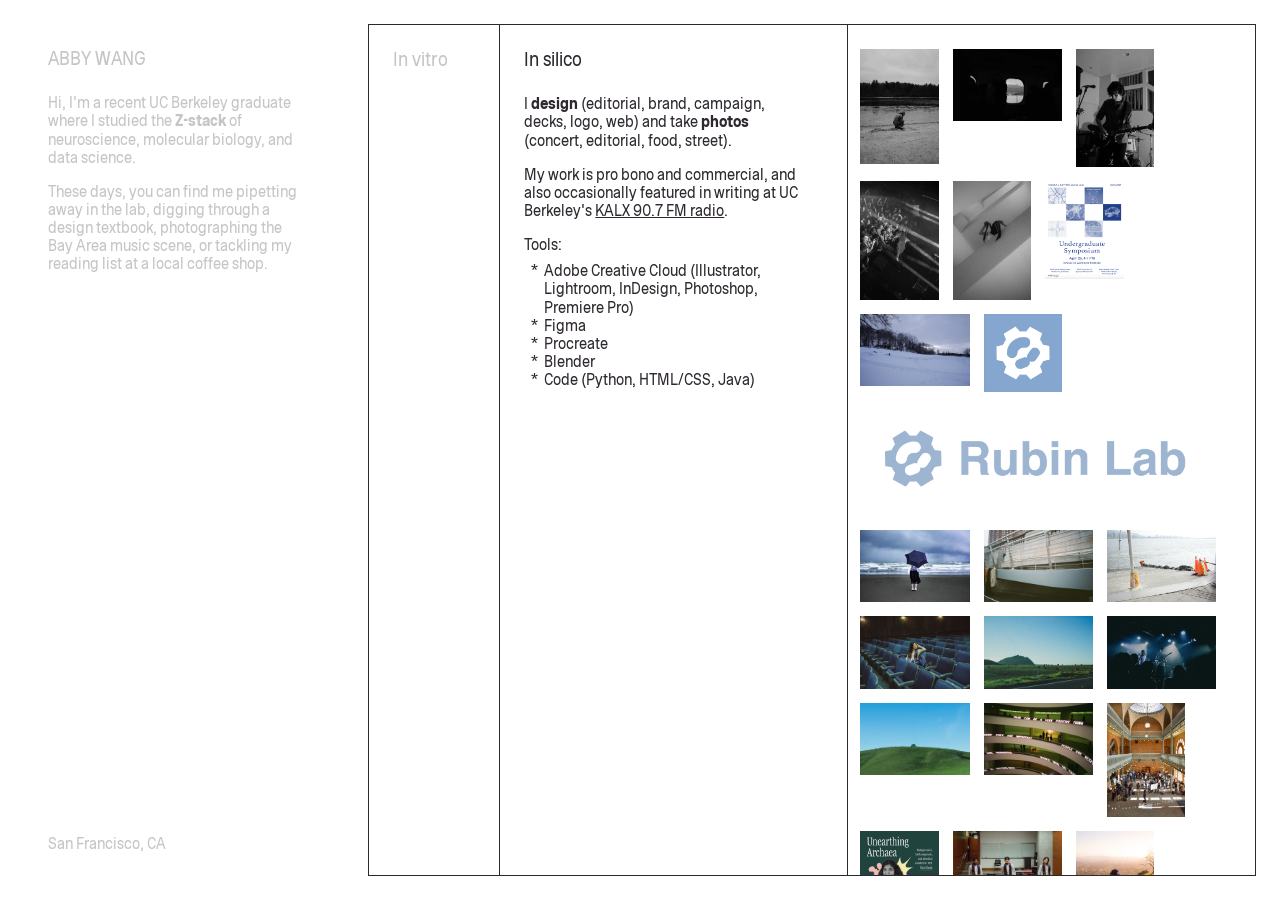
==== in-silico.html @ 5155444f "adding files" ====
<!DOCTYPE html>
<html lang="en">
<head>
<meta charset="UTF-8">
<meta name="viewport" content="width=device-width, initial-scale=1.0">
<title>Abby Wang</title>
<link rel="icon" href="favicon.png" type="image/png">
<link rel="stylesheet" href="css/style.css">
</head>
<body>

<div class="site-frame">

  <!-- Home / bio panel (not active, links back to Home) -->
  <a class="panel home-panel" href="index.html">
    <div class="name">ABBY WANG</div>
    <p>Hi, I'm a recent UC Berkeley graduate where I studied the <strong>Z-stack</strong> of neuroscience, molecular biology, and data science.</p>
    <p>These days, you can find me pipetting away in the lab, digging through a design textbook, photographing the Bay Area music scene, or tackling my reading list at a local coffee shop.</p>
    <div class="footer-note">San Francisco, CA</div>
  </a>

  <!-- Accordion nav: In vitro shown collapsed (before active), In silico expanded -->
  <div class="accordion">

    <a class="tab" href="in-vitro.html">
      <span class="tab-label">In vitro</span>
    </a>

    <div class="tab active">
      <div class="tab-content">

        <div class="tab-main sticky-col">
          <h1 class="tab-title">In silico</h1>

          <p>I <strong>design</strong> (editorial, brand, campaign, decks, logo, web) and take <strong>photos</strong> (concert, editorial, food, street).</p>

          <p>My work is pro bono and commercial, and also occasionally featured in writing at UC Berkeley's <a class="underline" href="https://kalx.berkeley.edu/blog/reviews/">KALX 90.7 FM radio</a>.</p>

          <div class="tab-section">
            <span class="label">Tools:</span>
            <ul>
              <li>Adobe Creative Cloud (Illustrator, Lightroom, InDesign, Photoshop, Premiere Pro)</li>
              <li>Figma</li>
              <li>Procreate</li>
              <li>Blender</li>
              <li>Code (Python, HTML/CSS, Java)</li>
            </ul>
          </div>
        </div>

        <!-- Photo gallery: scrolls independently; more placeholder tiles
             load in automatically as you approach the bottom (see js/gallery.js) -->
        <div class="tab-gallery">
          <div class="photo-grid"></div>
          <div class="gallery-sentinel"></div>
        </div>

      </div>
    </div>

    <!-- Info + Say hello are hidden while In silico is expanded -->
  </div>

</div>

<script src="js/gallery.js"></script>
</body>
</html>
---- css/style.css ----
/* ============================================================
   Abby Wang — portfolio site
   Font: Cossette Texte (self-hosted, see fonts/)
   Text color: #2E2930   Hover/unselected color: #2E293046
   ============================================================ */

/* Self-hosted — no external font CDN, so no network dependency and no
   flash/swap/jitter between pages. Only Regular (400) and Bold (700)
   exist for this typeface, so every weight below maps to one of the two. */
@font-face {
  font-family: 'Cossette Texte';
  src: url('../fonts/CossetteTexte-Regular.ttf') format('truetype');
  font-weight: 400;
  font-style: normal;
  font-display: block;
}

@font-face {
  font-family: 'Cossette Texte';
  src: url('../fonts/CossetteTexte-Bold.ttf') format('truetype');
  font-weight: 700;
  font-style: normal;
  font-display: block;
}

:root {
  --text-color: #2E2930;
  --muted-color: #2E293046; /* "hover" color: same hue at ~27% opacity */
  --font-body: 'Cossette Texte', -apple-system, BlinkMacSystemFont, 'Helvetica Neue', Arial, sans-serif;

  --home-width: 26%;
  --tab-collapsed-width: 130px;

  --box-gap: 24px;
  --pad: 24px; /* inset from every box edge (top/bottom/left/right) —
                  text sits close to the border, matching the Figma spec */
}

* { box-sizing: border-box; }

html, body {
  margin: 0;
  padding: 0;
  height: 100%;
  overflow: hidden; /* the frame is fixed to the viewport; individual
                       columns scroll internally instead of the page */
  -webkit-text-size-adjust: 100%; /* stop Safari/WebKit from auto-boosting
                                      font size based on each column's width
                                      — without this, the same font-size
                                      renders at different apparent sizes
                                      on pages whose text columns are
                                      narrower or wider than the home page */
  text-size-adjust: 100%;
}

body {
  font-family: var(--font-body);
  color: var(--text-color);
  font-size: 15px;
  line-height: 1.211; /* 121.1% */
  letter-spacing: 0;
  -webkit-font-smoothing: antialiased;
}

a, h1, h2, h3, ul, li, span, div, p {
  font-family: inherit;
  letter-spacing: inherit;
  overflow-wrap: break-word; /* long unbroken runs (e.g. the en-dash-joined
                                "Neurodevelopment–neurobiology–neurodegeneration"
                                on In vitro) wrap instead of pushing past the
                                box edge as the column narrows */
}

a {
  text-decoration: none;
  color: inherit;
}

/* Default link hover: fade to the muted/transparent color, same target
   color the nav tabs use. More specific rules below (.tab, .home-panel)
   override this with their own hover behavior. */
a:hover {
  color: var(--muted-color);
}

ul {
  margin: 0;
  padding-left: 1.2em;
  list-style-type: "* ";
}

li {
  padding-left: 2px;
}

p {
  margin: 0 0 16px 0;
}

p:last-child {
  margin-bottom: 0;
}

.underline {
  text-decoration: underline;
}

/* ------------------------------------------------------------
   Overall frame — fixed to the viewport height so the rectangle
   is identical on every page; no box ever grows/shrinks with
   content, and the page itself never scrolls (columns that have
   more content than fits scroll internally instead — see below)
   ------------------------------------------------------------ */

.site-frame {
  display: flex;
  align-items: stretch;
  height: 100vh;
  gap: var(--box-gap);
  padding: var(--box-gap);
}

/* Bio panel — no border, just text (own column, no box) */
.panel {
  padding: var(--pad);
  display: flex;
  flex-direction: column;
  min-height: 0;
  overflow-y: auto;
  scrollbar-gutter: stable; /* always reserve scrollbar space so text
                               doesn't shift when it appears/disappears
                               between pages with different content length */
}

/* Home / bio panel */
.home-panel {
  flex: 0 0 var(--home-width);
  min-width: 240px;
  color: var(--muted-color);
}

.home-panel.active {
  color: var(--text-color);
}

a.home-panel:hover {
  color: var(--text-color);
}

.home-panel .name {
  font-weight: 400;
  font-size: 17.5px; /* keeps the 21:18 heading:body ratio at the new 15px body size */
  margin-bottom: 24px;
}

.home-panel .footer-note {
  margin-top: auto;
  padding-top: 24px;
}

/* ------------------------------------------------------------
   Accordion — ONE bordered box. Collapsed tabs, the active
   tab's content, and (on Home) the Say hello column all live
   inside it as flex children, separated by 1px divider lines
   instead of separate boxes with gaps between them.
   ------------------------------------------------------------ */

.accordion {
  display: flex;
  flex: 1 1 auto;
  min-width: 0;
  min-height: 0;
  border: 1px solid var(--text-color);
  overflow: hidden; /* content that scrolls internally is clipped at this border */
}

.accordion > * + * {
  border-left: 1px solid var(--text-color);
}

.tab {
  flex: 0 0 var(--tab-collapsed-width);
  padding: var(--pad); /* matches the padding of the expanded content
                          columns, so a tab's label doesn't jump sideways
                          when it expands */
  color: var(--muted-color);
}

a.tab:hover {
  color: var(--text-color);
}

.tab.active {
  flex: 1 1 auto;
  min-width: 0;
  min-height: 0;
  color: var(--text-color);
  padding: 0;
  display: flex;
}

.tab-label {
  font-weight: 400;
  font-size: 17.5px; /* nav labels read at the same size as the page
                        titles/name heading, not the 15px body copy */
}

/* Expanded tab content: internal columns divided by a line, not separate boxes */
.tab-content {
  display: flex;
  flex: 1 1 auto;
  min-width: 0;
  min-height: 0;
}

.tab-content > * + * {
  border-left: 1px solid var(--text-color);
}

.tab-main {
  flex: 0 0 46%;
  padding: var(--pad);
  min-width: 0;
  min-height: 0;
  overflow-y: auto;
  scrollbar-gutter: stable;
}

/* Info page: single full-width column instead of the 46% split */
.tab-main--full {
  flex: 1 1 auto;
}

.info-top {
  display: flex;
  align-items: flex-start;
  gap: 30px;
}

.info-text {
  flex: 1 1 auto;
  min-width: 0;
}

.tab-timeline {
  flex: 1 1 auto;
  padding: var(--pad);
  min-width: 0;
  min-height: 0;
  overflow-y: auto;
  scrollbar-gutter: stable;
}

/* In silico: the ONLY part of the page that scrolls. Fixed height (from
   the box above), internal scroll — new photos load and old ones slip
   behind the box border instead of the whole page growing/scrolling. */
.tab-gallery {
  flex: 1 1 auto;
  padding: var(--pad) var(--pad) var(--pad) 12px; /* tighter left inset —
                                                      the divider line already
                                                      separates it from the
                                                      text column, so a full
                                                      pad here reads as too
                                                      big a horizontal gap */
  min-width: 0;
  min-height: 0;
  overflow-y: auto;
  scrollbar-gutter: stable;
}

.photo-grid {
  display: grid;
  grid-template-columns: repeat(12, 1fr);
  gap: 14px;
  min-width: 0;
}

/*.photo-item {
}*/

.photo-item img {
  width: 100%;
  height: auto;
  display: block;
}

/* 4 per row */ .photo-item.portrait  { grid-column: span 3;  }
/* 3 per row */ .photo-item.landscape { grid-column: span 4;  }
/* 2 per row */ .photo-item.wide      { grid-column: span 6;  }
/* 1 per row */ .photo-item.panoramic { grid-column: span 12; }

.gallery-sentinel {
  height: 1px;
}

/* Info: single photo next to the text column */
.tab-photo-col {
  flex: 0 0 220px;
  min-height: 0;
  padding: 0 var(--pad) var(--pad) var(--pad); /* no top padding so the photo's
                                                   top edge lines up with the
                                                   first paragraph, not sit
                                                   lower than it */
  overflow-y: auto;
  scrollbar-gutter: stable;
}

.tab-photo {
  width: 100%;
  aspect-ratio: 1 / 1;
  background: var(--muted-color);
  overflow: hidden;
}

.tab-photo img {
  width: 100%;
  height: 100%;
  object-fit: cover;
  display: block;
}

.tab-gap {
  height: 220px;
}

.tab-title {
  font-weight: 400;
  font-size: 17.5px; /* keeps the 21:18 heading:body ratio at the new 15px body size */
  margin: 0 0 24px 0;
}

.tab-section {
  margin-bottom: 28px;
}

.tab-section:last-child {
  margin-bottom: 0;
}

.tab-section .label {
  font-weight: 400;
  margin-bottom: 8px;
  display: block;
}

/* Timeline entries */
.timeline-entry {
  margin-bottom: 32px;
}

.timeline-entry:last-child {
  margin-bottom: 0;
}

.timeline-date {
  margin-bottom: 10px;
  font-weight: 400;
}

.timeline-marker {
  width: 45px;
  height: 45px;
  background-size: cover;
  background-position: center;
  background-repeat: no-repeat;
  margin-bottom: 10px;
}

.timeline-role {
  font-weight: 700;
  margin-bottom: 2px;
}

.timeline-pi {
  margin-bottom: 10px;
}

.timeline-desc {
  margin-top: 10px;
}

/* Placeholder content (In silico / Info until real designs arrive) */
.placeholder-note {
  color: var(--muted-color);
  font-style: italic;
}

/* ------------------------------------------------------------
   Say hello column — 4th column inside the accordion box on
   Home only; static info, always full color, no separate border
   ------------------------------------------------------------ */

.say-hello-panel {
  flex: 1 1 auto;
  min-width: 220px;
  min-height: 0;
  padding: var(--pad);
  color: var(--text-color);
  overflow-y: auto;
  scrollbar-gutter: stable;
}

.say-hello-panel .label {
  font-weight: 400;
  margin-bottom: 10px;
  display: block;
}

.say-hello-panel .contact-line {
  margin-bottom: 4px;
}

/* ------------------------------------------------------------
   Responsive: stack everything on smaller screens.
   Divider lines rotate from border-left to border-top so the
   single-box-with-dividers look holds once columns stack.
   ------------------------------------------------------------ */

@media (max-width: 860px) {
  .tab-content {
    flex-direction: column;
  }

  .tab-content > * + * {
    border-left: none;
    border-top: 1px solid var(--text-color);
  }

  .photo-grid {
    grid-template-columns: repeat(6, 1fr);
  }

  .tab-photo-col {
    flex: 0 0 auto;
    width: 160px;
  }
}

@media (max-width: 700px) {
  /* Small screens: drop the fixed-viewport rectangle and let the page
     scroll normally — a rigid, non-scrolling frame doesn't work once
     everything is stacked in one column. */
  html, body {
    height: auto;
    overflow: visible;
  }

  .site-frame {
    height: auto;
    flex-direction: column;
    gap: 16px;
    padding: 16px;
  }

  .panel,
  .tab-main,
  .tab-timeline,
  .tab-gallery,
  .tab-photo-col,
  .say-hello-panel {
    overflow: visible;
  }

  .panel {
    flex: none;
    min-width: 0;
  }

  .accordion {
    flex-direction: column;
    margin: 0 var(--pad);
  }

  .accordion > * + * {
    border-left: none;
    border-top: 1px solid var(--text-color);
  }

  .tab {
    flex: none;
  }

  .tab.active {
    display: block;
    padding: 0;
  }

  .photo-grid {
    grid-template-columns: repeat(4, 1fr);
  }

  .photo-item.portrait,
  .photo-item.landscape { grid-column: span 2; }

  .photo-item.wide,
  .photo-item.panoramic { grid-column: span 4; }

  .tab-gap {
    height: 0;
  }

  .info-top {
    flex-direction: column;
    gap: 16px;
    margin-bottom: 16px;
  }

  .tab-photo-col {
    width: 160px;
    padding: 0;
  }

  /* Home header: name + location share one row, bio paragraphs wrap to
     full-width lines below, and "Say hello" moves back into normal flow
     instead of being pinned to the bottom of the column. */
  .home-panel {
    flex-direction: row;
    flex-wrap: wrap;
    justify-content: space-between;
    align-items: baseline;
    padding-bottom: 8px;
  }

  .home-panel .name {
    order: 0;
  }

  .home-panel .footer-note {
    order: 1;
    margin-top: 0;
    padding-top: 0;
  }

  .home-panel p {
    order: 2;
    flex: 1 1 100%;
  }

  .home-panel p:first-of-type {
    margin-top: 48px;
  }
}
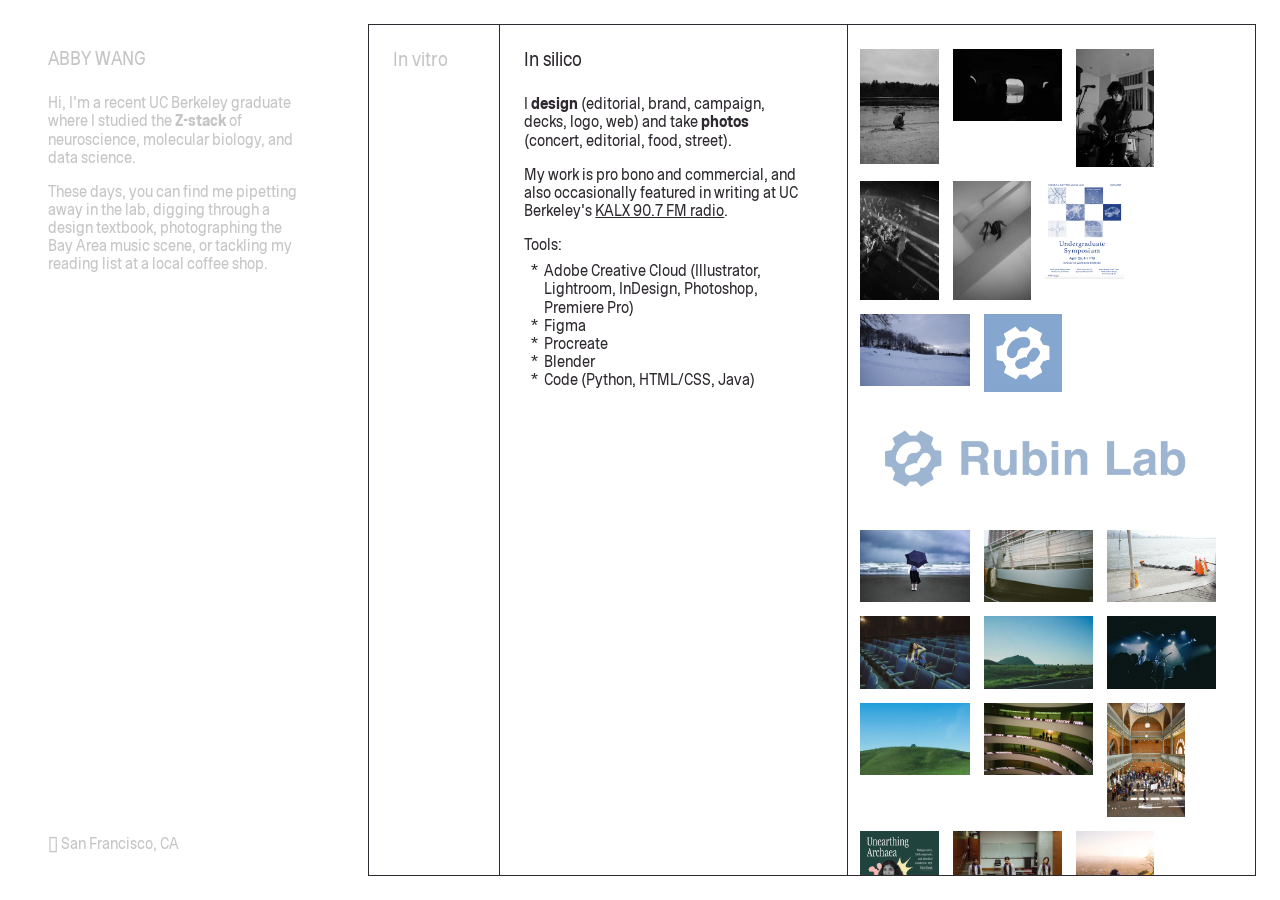
==== commit 52d3e32c: "updated files" ====
--- a/in-silico.html
+++ b/in-silico.html
@@ -16,7 +16,7 @@
     <div class="name">ABBY WANG</div>
     <p>Hi, I'm a recent UC Berkeley graduate where I studied the <strong>Z-stack</strong> of neuroscience, molecular biology, and data science.</p>
     <p>These days, you can find me pipetting away in the lab, digging through a design textbook, photographing the Bay Area music scene, or tackling my reading list at a local coffee shop.</p>
-    <div class="footer-note">San Francisco, CA</div>
+    <div class="footer-note">𖡡 San Francisco, CA</div>
   </a>
 
   <!-- Accordion nav: In vitro shown collapsed (before active), In silico expanded -->
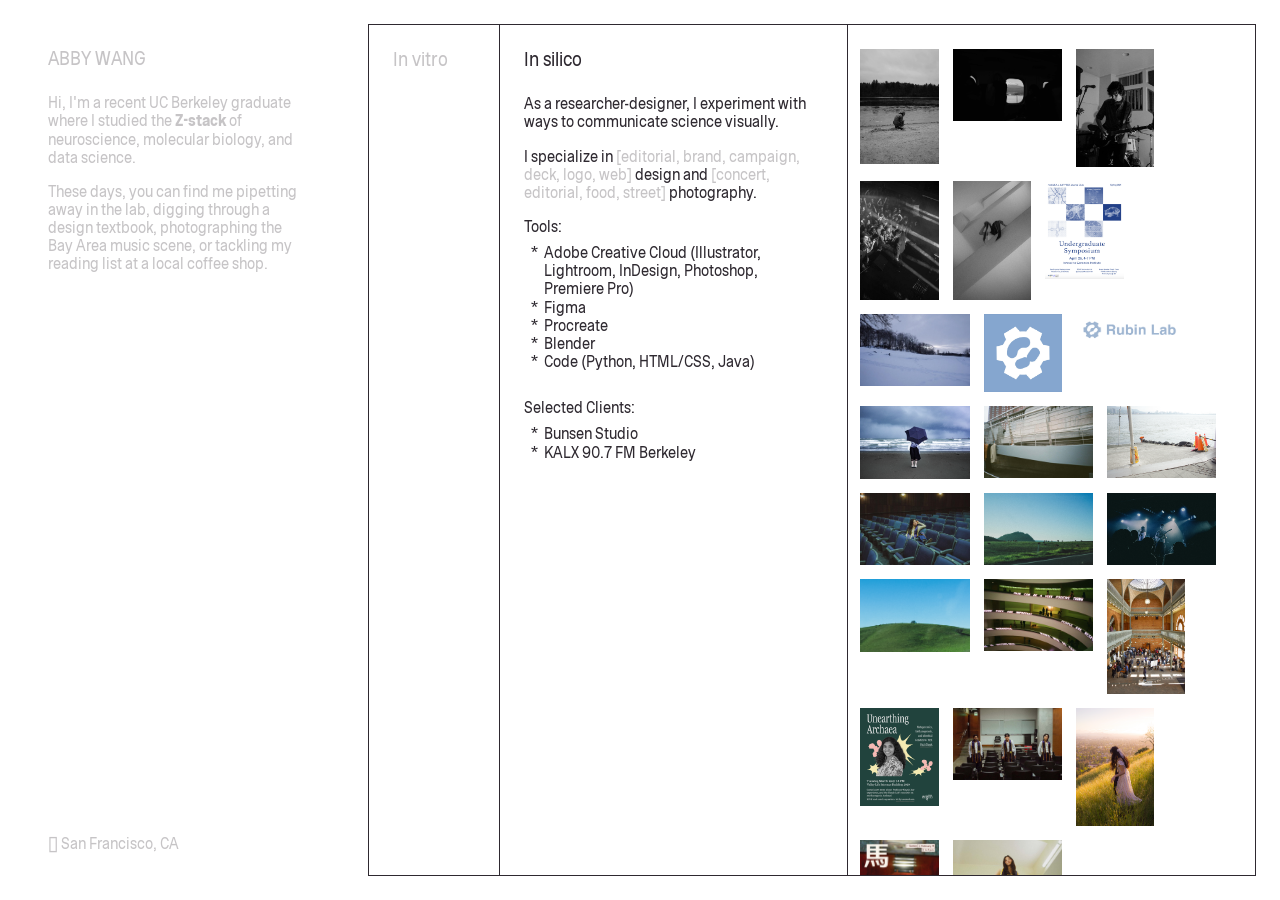
==== commit 3719ed02: "modifying text" ====
--- a/in-silico.html
+++ b/in-silico.html
@@ -31,10 +31,10 @@
 
         <div class="tab-main sticky-col">
           <h1 class="tab-title">In silico</h1>
+          
+          <p>As a researcher-designer, I experiment with ways to communicate science visually.</p>
 
-          <p>I <strong>design</strong> (editorial, brand, campaign, decks, logo, web) and take <strong>photos</strong> (concert, editorial, food, street).</p>
-
-          <p>My work is pro bono and commercial, and also occasionally featured in writing at UC Berkeley's <a class="underline" href="https://kalx.berkeley.edu/blog/reviews/">KALX 90.7 FM radio</a>.</p>
+          <p>I specialize in <span style="color: #2E293046;">[editorial, brand, campaign, deck, logo, web]</span> design and <span style="color: #2E293046;">[concert, editorial, food, street]</span> photography.</p>
 
           <div class="tab-section">
             <span class="label">Tools:</span>
@@ -44,6 +44,14 @@
               <li>Procreate</li>
               <li>Blender</li>
               <li>Code (Python, HTML/CSS, Java)</li>
+            </ul>
+          </div>
+
+          <div class="tab-section">
+            <span class="label">Selected Clients:</p></span>
+            <ul>
+              <li>Bunsen Studio</li>
+              <li>KALX 90.7 FM Berkeley</li>
             </ul>
           </div>
         </div>
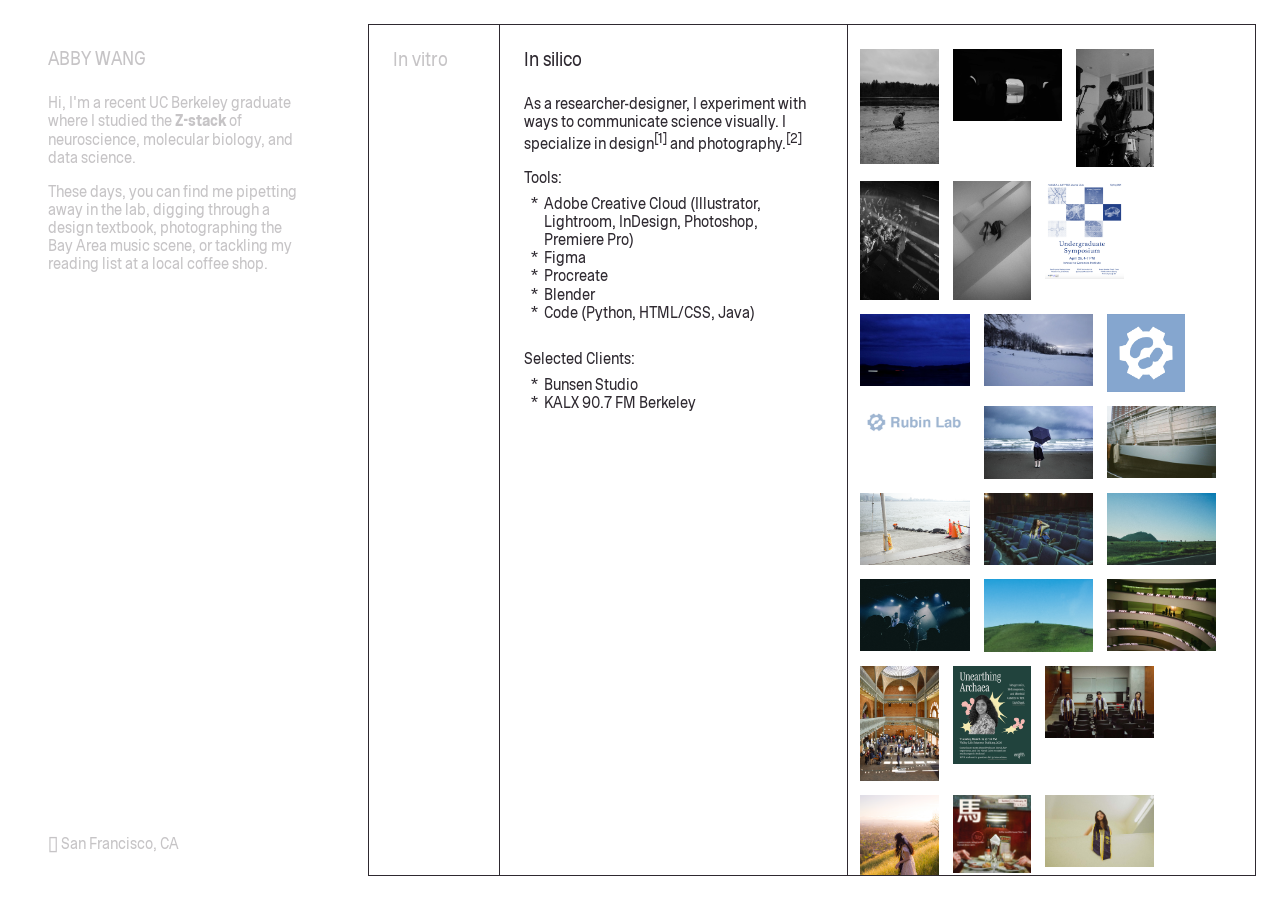
==== commit cf4e7fd1: "mods and port update" ====
--- a/in-silico.html
+++ b/in-silico.html
@@ -32,9 +32,8 @@
         <div class="tab-main sticky-col">
           <h1 class="tab-title">In silico</h1>
           
-          <p>As a researcher-designer, I experiment with ways to communicate science visually.</p>
-
-          <p>I specialize in <span style="color: #2E293046;">[editorial, brand, campaign, deck, logo, web]</span> design and <span style="color: #2E293046;">[concert, editorial, food, street]</span> photography.</p>
+          <p>As a researcher-designer, I experiment with ways to communicate science visually. I specialize in design<sup><a href="#note1" title="Layout, brand, campaign, deck, logo, & web">[1]</a></sup> and photography.<sup><a href="#note2" title="Concert, editorial, food, & street">[2]</a></sup></p>
+          <!-- <p>I specialize in design <span style="color: #2E293046;">[editorial, brand, campaign, deck, logo, web]</span> and photography <span style="color: #2E293046;">[concert, editorial, food, street]</span>.</p> -->
 
           <div class="tab-section">
             <span class="label">Tools:</span>
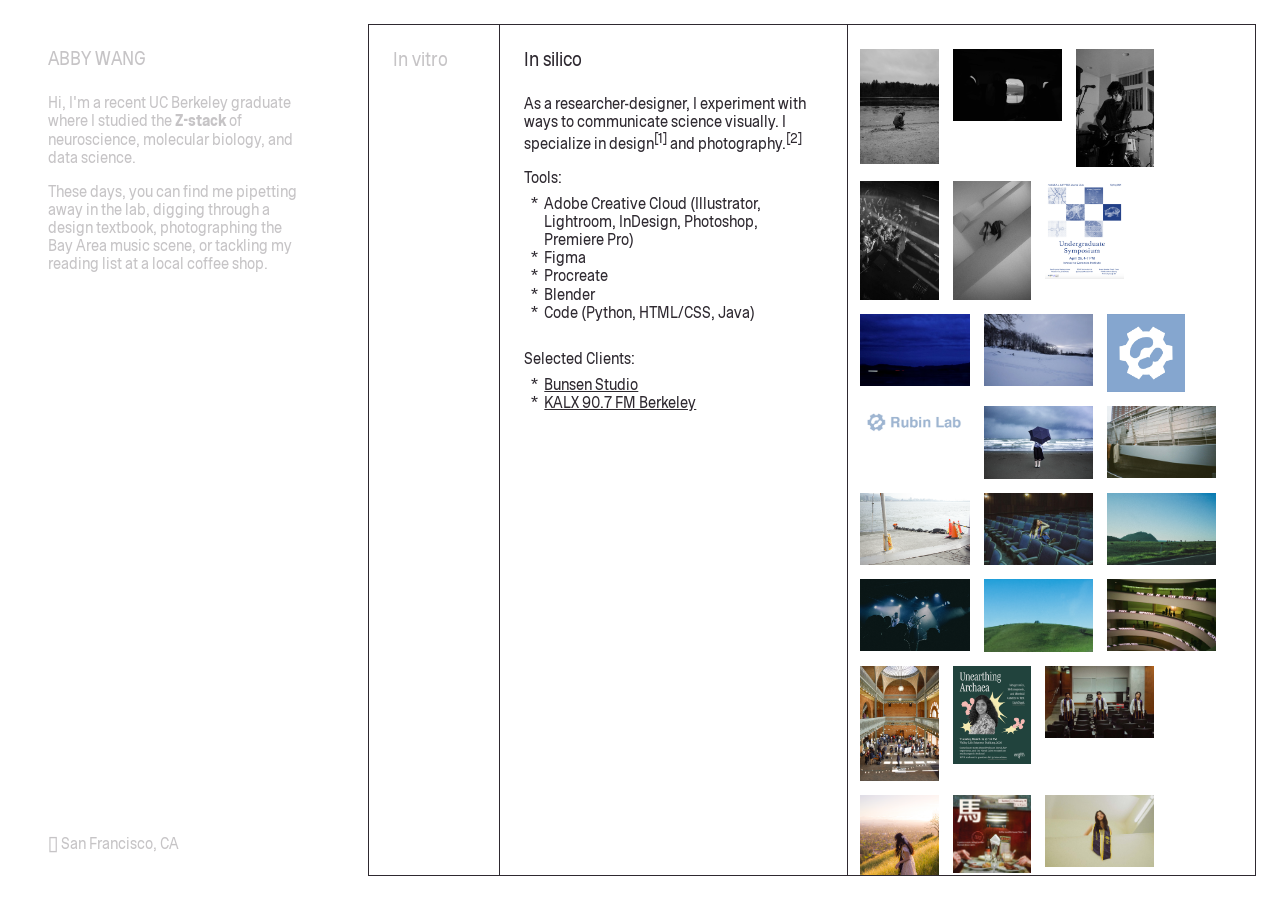
==== commit 4ec3f3d1: "updating links" ====
--- a/in-silico.html
+++ b/in-silico.html
@@ -49,8 +49,8 @@
           <div class="tab-section">
             <span class="label">Selected Clients:</p></span>
             <ul>
-              <li>Bunsen Studio</li>
-              <li>KALX 90.7 FM Berkeley</li>
+              <li><a class="underline" target="_blank" rel="noopener noreferrer" href="https://www.bunsenstudio.com/">Bunsen Studio</a></li>
+              <li><a class="underline" target="_blank" rel="noopener noreferrer" href="https://kalx.berkeley.edu/">KALX 90.7 FM Berkeley</a></li>
             </ul>
           </div>
         </div>
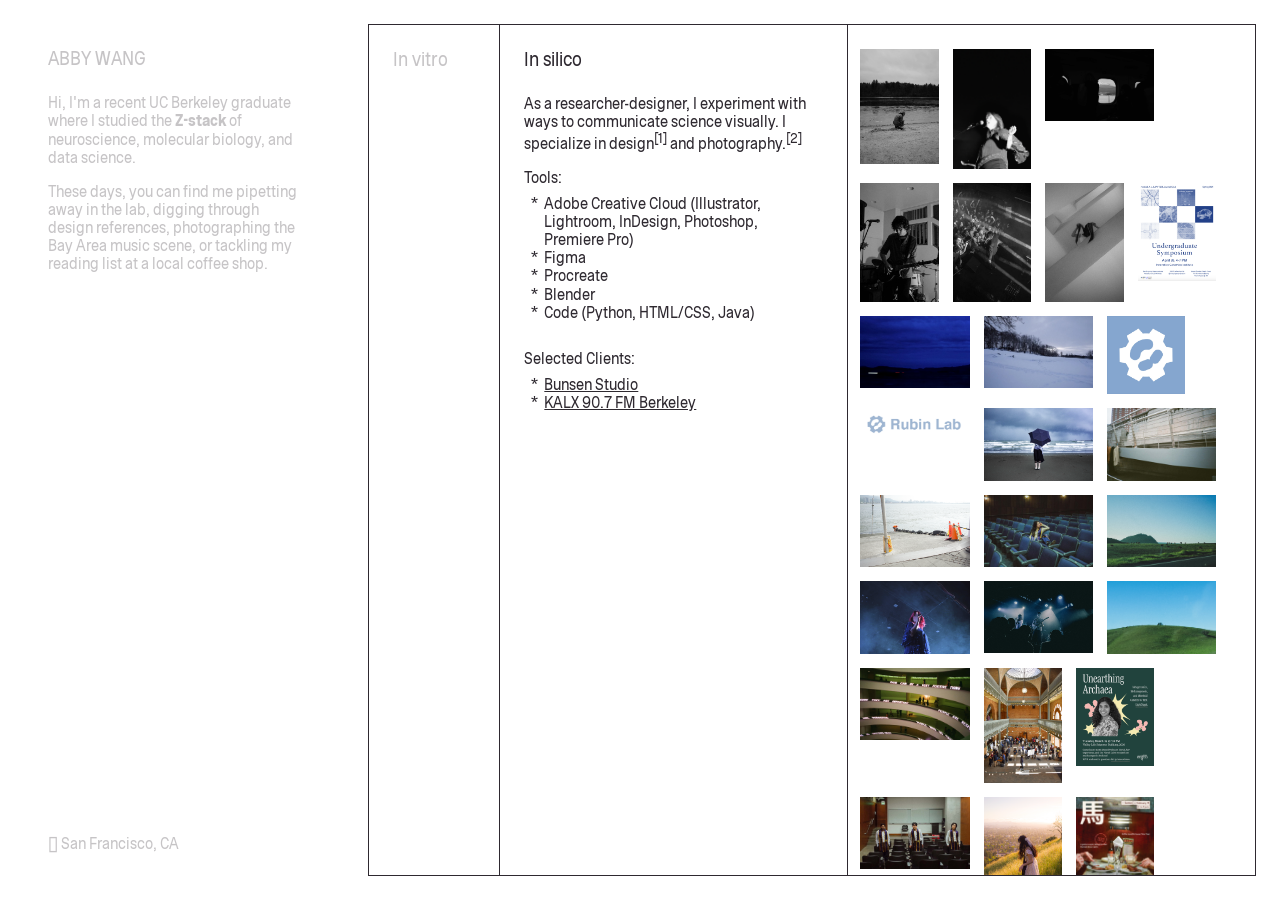
==== commit e0d4495f: "photo and description changes" ====
--- a/in-silico.html
+++ b/in-silico.html
@@ -15,7 +15,7 @@
   <a class="panel home-panel" href="index.html">
     <div class="name">ABBY WANG</div>
     <p>Hi, I'm a recent UC Berkeley graduate where I studied the <strong>Z-stack</strong> of neuroscience, molecular biology, and data science.</p>
-    <p>These days, you can find me pipetting away in the lab, digging through a design textbook, photographing the Bay Area music scene, or tackling my reading list at a local coffee shop.</p>
+    <p>These days, you can find me pipetting away in the lab, digging through design references, photographing the Bay Area music scene, or tackling my reading list at a local coffee shop.</p>
     <div class="footer-note">𖡡 San Francisco, CA</div>
   </a>
 
@@ -32,7 +32,7 @@
         <div class="tab-main sticky-col">
           <h1 class="tab-title">In silico</h1>
           
-          <p>As a researcher-designer, I experiment with ways to communicate science visually. I specialize in design<sup><a href="#note1" title="Layout, brand, campaign, deck, logo, & web">[1]</a></sup> and photography.<sup><a href="#note2" title="Concert, editorial, food, & street">[2]</a></sup></p>
+          <p>As a researcher-designer, I experiment with ways to communicate science visually. I specialize in design<sup><a href="#note1" title="Layout, information, brand, campaign, deck, logo, & web">[1]</a></sup> and photography.<sup><a href="#note2" title="Concert, editorial, food, & street">[2]</a></sup></p>
           <!-- <p>I specialize in design <span style="color: #2E293046;">[editorial, brand, campaign, deck, logo, web]</span> and photography <span style="color: #2E293046;">[concert, editorial, food, street]</span>.</p> -->
 
           <div class="tab-section">
